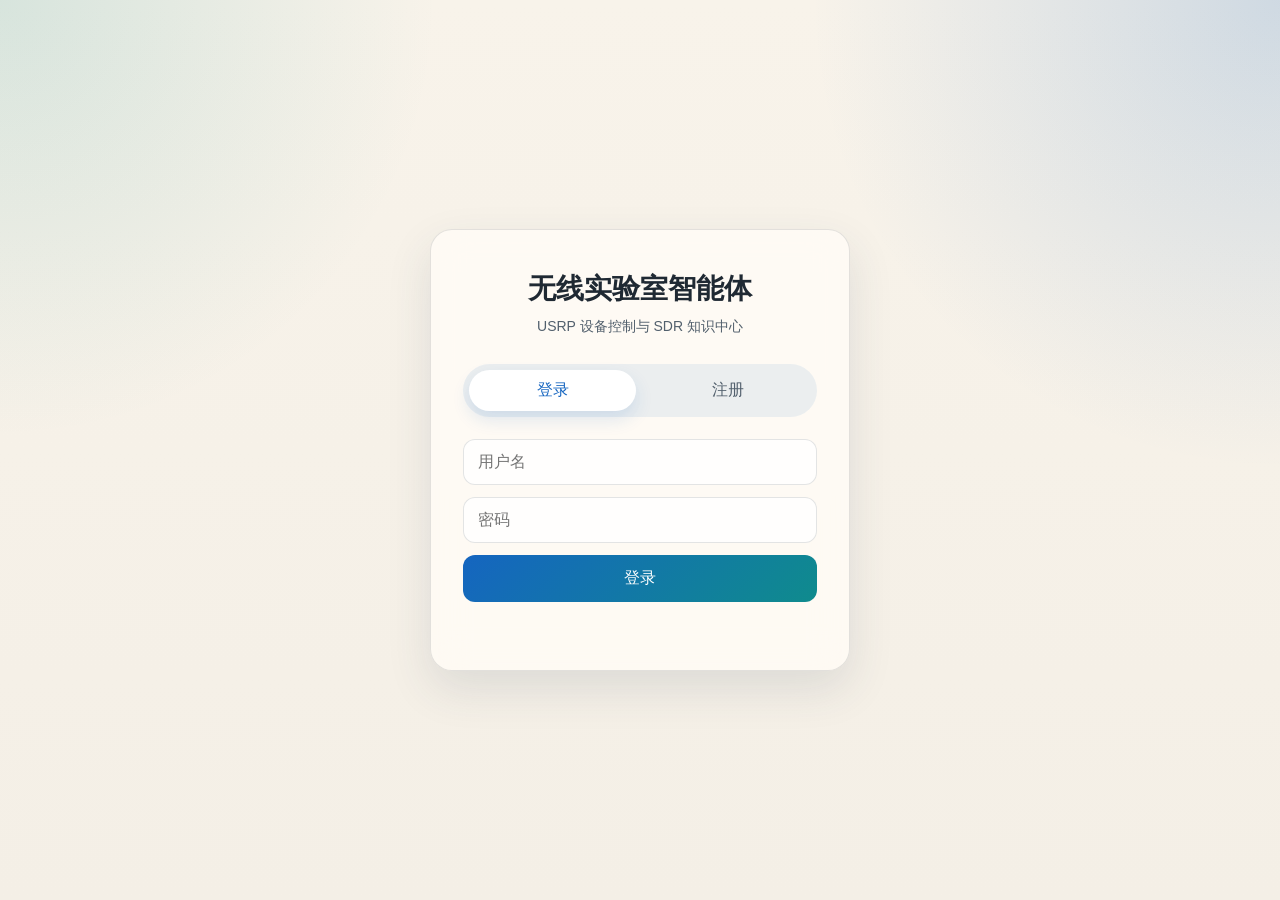
==== src/main/resources/static/index.html @ 0e229b06 "initial Wireless Lab Agent release" ====
<!DOCTYPE html>
<html lang="zh-CN">
<head>
    <meta charset="UTF-8">
    <meta name="viewport" content="width=device-width, initial-scale=1.0">
    <title>无线实验室智能体</title>
    <link rel="stylesheet" href="css/style.css?v=3">
</head>
<body class="chat-page">
    <div class="app-container">
        <aside class="sidebar" id="sidebar">
            <div class="sidebar-header">
                <div>
                    <p class="sidebar-eyebrow">Wireless Lab</p>
                    <h2>实验会话</h2>
                </div>
                <button id="newChatBtn" title="新对话">+</button>
            </div>
            <div class="sidebar-list" id="conversationList"></div>
            <div class="sidebar-footer">
                <span id="currentUser"></span>
                <button id="logoutBtn">退出</button>
            </div>
        </aside>

        <main class="chat-main">
            <header class="chat-header">
                <div>
                    <p class="chat-header-label">SDR Control Hub</p>
                    <h1>无线通信实验室设备控制与知识 Agent</h1>
                </div>
                <div class="chat-header-tip">RAG · Tool Calling · MCP · USRP</div>
            </header>

            <div class="chat-messages" id="chatMessages">
                <div class="welcome-screen">
                    <div class="welcome-badge">Ready</div>
                    <h2>实验控制台已就绪</h2>
                    <p>可以查询 SDR/USRP 文档，也可以用自然语言发起扫频、调制收发和设备诊断。</p>
                    <div class="quick-actions">
                        <button class="quick-btn" data-msg="扫描 2.4 GHz 附近 1 MHz 带宽的底噪">2.4G 扫频</button>
                        <button class="quick-btn" data-msg="BPSK、QPSK 和 16-QAM 应该如何选择？">调制方式</button>
                        <button class="quick-btn" data-msg="查询当前 USRP 设备状态和诊断信息">设备状态</button>
                        <button class="quick-btn" data-msg="说明自适应调制实验的完整执行流程">实验流程</button>
                    </div>
                </div>
            </div>

            <div class="chat-input-shell">
                <div class="chat-input-area">
                    <input type="file" id="knowledgeInput" accept=".pdf,.docx,.doc,.md,.txt" class="hidden-file-input">
                    <button id="uploadBtn" class="secondary-btn" title="上传设备手册或实验文档">上传知识</button>
                    <textarea id="messageInput" placeholder="输入你的问题，Enter 发送，Shift + Enter 换行" rows="1"></textarea>
                    <button id="stopBtn" class="danger-btn hidden" title="停止回答">停止</button>
                    <button id="sendBtn" title="发送">发送</button>
                </div>
                <p class="input-hint" id="streamHint">Enter 发送，Shift + Enter 换行</p>
            </div>
        </main>

        <aside class="telemetry-panel">
            <div class="telemetry-header">
                <div>
                    <p class="chat-header-label">Live Telemetry</p>
                    <h2>设备态势</h2>
                </div>
                <span id="serviceStatus" class="status-pill offline">离线</span>
            </div>
            <div class="telemetry-card">
                <span>USRP-01</span>
                <strong id="usrpStatus">等待连接</strong>
                <small id="usrpIp">--</small>
            </div>
            <div class="telemetry-grid">
                <div><span>中心频率</span><strong id="centerFreq">--</strong></div>
                <div><span>采样率</span><strong id="sampleRate">--</strong></div>
                <div><span>增益</span><strong id="gainValue">--</strong></div>
                <div><span>调制</span><strong id="modulationValue">--</strong></div>
            </div>
            <div class="diagnostic-card">
                <span>运行诊断</span>
                <p id="diagnosticText">正在读取 Agent_SDR 状态...</p>
            </div>
            <button id="stopHardwareBtn" class="hardware-stop-btn">停止硬件任务</button>
            <p class="telemetry-footnote">状态每 3 秒刷新；执行结果以 Agent_SDR/UHD 返回为准。</p>
        </aside>
    </div>

    <script src="js/api.js?v=3"></script>
    <script src="js/sidebar.js?v=3"></script>
    <script src="js/chat.js?v=3"></script>
</body>
</html>
---- src/main/resources/static/css/style.css ----
:root {
    --bg-page: #f4efe6;
    --bg-surface: rgba(255, 251, 245, 0.88);
    --bg-surface-strong: #fffdf8;
    --bg-sidebar: #162126;
    --bg-sidebar-card: rgba(255, 255, 255, 0.06);
    --bg-user-bubble: linear-gradient(135deg, #1565c0 0%, #0f8b8d 100%);
    --bg-assistant-bubble: #fffaf2;
    --bg-thinking: #f8efe0;
    --bg-answer: #ffffff;
    --bg-input: rgba(255, 252, 247, 0.95);
    --text-primary: #1f2933;
    --text-secondary: #52606d;
    --text-muted: #7b8794;
    --text-light: #f8fafc;
    --border: rgba(31, 41, 51, 0.12);
    --border-strong: rgba(21, 101, 192, 0.18);
    --accent: #1565c0;
    --accent-soft: rgba(21, 101, 192, 0.1);
    --success: #1f8a70;
    --warning: #b7791f;
    --danger: #c53030;
    --shadow-soft: 0 18px 45px rgba(53, 68, 88, 0.12);
    --shadow-card: 0 14px 32px rgba(53, 68, 88, 0.08);
    --radius-xl: 28px;
    --radius-lg: 22px;
    --radius-md: 16px;
    --radius-sm: 12px;
    font-family: "Segoe UI", "PingFang SC", "Microsoft YaHei", sans-serif;
}

* {
    margin: 0;
    padding: 0;
    box-sizing: border-box;
}

html,
body {
    height: 100%;
    overflow: hidden;
}

body {
    min-height: 100vh;
    height: 100dvh;
    background:
        radial-gradient(circle at top left, rgba(15, 139, 141, 0.14), transparent 28%),
        radial-gradient(circle at top right, rgba(21, 101, 192, 0.18), transparent 30%),
        linear-gradient(180deg, #f8f3ea 0%, var(--bg-page) 100%);
    color: var(--text-primary);
}

button,
textarea,
input {
    font: inherit;
}

.hidden {
    display: none !important;
}

.auth-page {
    display: flex;
    align-items: center;
    justify-content: center;
    min-height: 100vh;
    padding: 24px;
}

.auth-container {
    width: 100%;
    max-width: 420px;
}

.auth-card {
    padding: 40px 32px;
    border: 1px solid var(--border);
    border-radius: var(--radius-lg);
    background: var(--bg-surface);
    backdrop-filter: blur(18px);
    box-shadow: var(--shadow-soft);
    text-align: center;
}

.auth-card h1 {
    font-size: 28px;
    margin-bottom: 10px;
}

.auth-subtitle {
    color: var(--text-secondary);
    margin-bottom: 28px;
    font-size: 14px;
}

.auth-tabs {
    display: flex;
    gap: 8px;
    margin-bottom: 22px;
    padding: 6px;
    border-radius: 999px;
    background: rgba(21, 101, 192, 0.08);
}

.auth-tabs .tab {
    flex: 1;
    border: none;
    cursor: pointer;
    border-radius: 999px;
    padding: 10px;
    background: transparent;
    color: var(--text-secondary);
    transition: 0.2s ease;
}

.auth-tabs .tab.active {
    background: #fff;
    color: var(--accent);
    box-shadow: 0 8px 18px rgba(21, 101, 192, 0.14);
}

.auth-form input {
    width: 100%;
    margin-bottom: 12px;
    padding: 13px 14px;
    border: 1px solid var(--border);
    border-radius: var(--radius-sm);
    background: rgba(255, 255, 255, 0.8);
    color: var(--text-primary);
    outline: none;
    transition: 0.2s ease;
}

.auth-form input:focus {
    border-color: rgba(21, 101, 192, 0.35);
    box-shadow: 0 0 0 4px rgba(21, 101, 192, 0.08);
}

.auth-form button {
    width: 100%;
    border: none;
    cursor: pointer;
    padding: 13px;
    border-radius: var(--radius-sm);
    background: linear-gradient(135deg, #1565c0 0%, #0f8b8d 100%);
    color: white;
    transition: transform 0.2s ease, box-shadow 0.2s ease;
}

.auth-form button:hover {
    transform: translateY(-1px);
    box-shadow: 0 12px 24px rgba(21, 101, 192, 0.2);
}

.auth-error {
    min-height: 20px;
    margin-top: 8px;
    font-size: 13px;
    color: var(--danger);
}

.app-container {
    display: flex;
    height: 100dvh;
    min-height: 0;
    padding: 18px;
    gap: 18px;
    overflow: hidden;
}

.sidebar {
    width: 288px;
    height: calc(100dvh - 36px);
    min-height: 0;
    flex-shrink: 0;
    display: flex;
    flex-direction: column;
    border-radius: var(--radius-xl);
    background:
        linear-gradient(180deg, rgba(255, 255, 255, 0.06), transparent 36%),
        var(--bg-sidebar);
    color: var(--text-light);
    box-shadow: var(--shadow-soft);
    overflow: hidden;
}

.sidebar-header,
.sidebar-footer {
    padding: 18px 18px 16px;
}

.sidebar-header {
    display: flex;
    align-items: flex-start;
    justify-content: space-between;
    border-bottom: 1px solid rgba(255, 255, 255, 0.08);
}

.sidebar-eyebrow {
    margin-bottom: 6px;
    font-size: 11px;
    letter-spacing: 0.12em;
    text-transform: uppercase;
    color: rgba(248, 250, 252, 0.6);
}

.sidebar-header h2 {
    font-size: 20px;
}

#newChatBtn {
    width: 42px;
    height: 42px;
    border: none;
    border-radius: 14px;
    cursor: pointer;
    color: white;
    background: linear-gradient(135deg, #1565c0 0%, #0f8b8d 100%);
    box-shadow: 0 12px 24px rgba(15, 139, 141, 0.24);
    transition: transform 0.2s ease;
}

#newChatBtn:hover {
    transform: translateY(-2px);
}

.sidebar-list {
    flex: 1;
    min-height: 0;
    padding: 14px 12px;
    overflow-y: auto;
    overscroll-behavior: contain;
}

.conv-item {
    margin-bottom: 8px;
    padding: 14px 14px;
    border-radius: 16px;
    cursor: pointer;
    color: rgba(248, 250, 252, 0.82);
    background: transparent;
    border: 1px solid transparent;
    transition: 0.2s ease;
    white-space: nowrap;
    overflow: hidden;
    text-overflow: ellipsis;
}

.conv-item:hover {
    background: var(--bg-sidebar-card);
    border-color: rgba(255, 255, 255, 0.08);
}

.conv-item.active {
    background: rgba(255, 255, 255, 0.12);
    border-color: rgba(255, 255, 255, 0.12);
}

.sidebar-footer {
    display: flex;
    align-items: center;
    justify-content: space-between;
    border-top: 1px solid rgba(255, 255, 255, 0.08);
    color: rgba(248, 250, 252, 0.78);
    font-size: 13px;
}

.sidebar-footer button {
    border: none;
    background: transparent;
    cursor: pointer;
    color: rgba(248, 250, 252, 0.7);
}

.sidebar-footer button:hover {
    color: #fff;
}

.chat-main {
    flex: 1;
    min-width: 0;
    height: calc(100dvh - 36px);
    min-height: 0;
    display: flex;
    flex-direction: column;
    border-radius: var(--radius-xl);
    background: var(--bg-surface);
    backdrop-filter: blur(18px);
    border: 1px solid rgba(255, 255, 255, 0.65);
    box-shadow: var(--shadow-soft);
    overflow: hidden;
}

.telemetry-panel {
    width: 300px;
    height: calc(100dvh - 36px);
    flex-shrink: 0;
    padding: 22px;
    overflow-y: auto;
    border-radius: var(--radius-xl);
    border: 1px solid rgba(255, 255, 255, 0.7);
    background: rgba(255, 253, 248, 0.9);
    box-shadow: var(--shadow-soft);
    backdrop-filter: blur(18px);
}

.telemetry-header {
    display: flex;
    align-items: flex-start;
    justify-content: space-between;
    gap: 12px;
    margin-bottom: 20px;
}

.telemetry-header h2 {
    font-size: 22px;
}

.status-pill {
    padding: 7px 10px;
    border-radius: 999px;
    font-size: 11px;
    font-weight: 700;
}

.status-pill.online {
    color: #0f6b57;
    background: rgba(31, 138, 112, 0.13);
}

.status-pill.offline {
    color: var(--danger);
    background: rgba(197, 48, 48, 0.1);
}

.telemetry-card,
.diagnostic-card {
    padding: 18px;
    border-radius: 18px;
    border: 1px solid var(--border);
    background: white;
    box-shadow: var(--shadow-card);
}

.telemetry-card {
    display: grid;
    gap: 7px;
    margin-bottom: 12px;
}

.telemetry-card span,
.diagnostic-card span,
.telemetry-grid span {
    color: var(--text-muted);
    font-size: 11px;
    font-weight: 700;
    letter-spacing: 0.06em;
    text-transform: uppercase;
}

.telemetry-card strong {
    font-size: 20px;
}

.telemetry-card small {
    color: var(--text-secondary);
}

.telemetry-grid {
    display: grid;
    grid-template-columns: repeat(2, minmax(0, 1fr));
    gap: 10px;
    margin-bottom: 12px;
}

.telemetry-grid > div {
    min-height: 88px;
    padding: 14px;
    border-radius: 16px;
    background: var(--bg-thinking);
}

.telemetry-grid strong {
    display: block;
    margin-top: 10px;
    overflow-wrap: anywhere;
    font-size: 13px;
    line-height: 1.35;
}

.diagnostic-card p {
    margin-top: 10px;
    color: var(--text-secondary);
    font-size: 13px;
    line-height: 1.6;
}

.hardware-stop-btn {
    width: 100%;
    height: 46px;
    margin-top: 14px;
    border: 1px solid rgba(197, 48, 48, 0.2);
    border-radius: 15px;
    color: var(--danger);
    background: rgba(197, 48, 48, 0.07);
    cursor: pointer;
    font-weight: 700;
}

.hardware-stop-btn:disabled {
    cursor: wait;
    opacity: 0.55;
}

.telemetry-footnote {
    margin-top: 12px;
    color: var(--text-muted);
    font-size: 11px;
    line-height: 1.5;
}

.chat-header {
    display: flex;
    align-items: center;
    justify-content: space-between;
    gap: 18px;
    padding: 26px 28px 20px;
    border-bottom: 1px solid var(--border);
    background: linear-gradient(180deg, rgba(255, 255, 255, 0.72), rgba(255, 255, 255, 0.35));
}

.chat-header-label {
    margin-bottom: 6px;
    font-size: 11px;
    font-weight: 700;
    letter-spacing: 0.14em;
    color: var(--accent);
    text-transform: uppercase;
}

.chat-header h1 {
    font-size: 28px;
    line-height: 1.1;
}

.chat-header-tip {
    padding: 12px 14px;
    border-radius: 999px;
    background: rgba(255, 255, 255, 0.8);
    color: var(--text-secondary);
    font-size: 13px;
    border: 1px solid rgba(21, 101, 192, 0.08);
}

.chat-messages {
    flex: 1;
    min-height: 0;
    overflow-y: auto;
    overscroll-behavior: contain;
    padding: 28px;
}

.welcome-screen {
    max-width: 760px;
    margin: 48px auto 0;
    text-align: center;
}

.welcome-badge {
    display: inline-flex;
    align-items: center;
    justify-content: center;
    margin-bottom: 18px;
    padding: 8px 14px;
    border-radius: 999px;
    background: rgba(21, 101, 192, 0.1);
    color: var(--accent);
    font-size: 12px;
    font-weight: 700;
    letter-spacing: 0.08em;
    text-transform: uppercase;
}

.welcome-screen h2 {
    font-size: 40px;
    margin-bottom: 12px;
    line-height: 1.1;
}

.welcome-screen p {
    max-width: 620px;
    margin: 0 auto 30px;
    font-size: 16px;
    line-height: 1.75;
    color: var(--text-secondary);
}

.quick-actions {
    display: flex;
    flex-wrap: wrap;
    gap: 12px;
    justify-content: center;
}

.quick-btn {
    padding: 12px 18px;
    border-radius: 999px;
    border: 1px solid rgba(21, 101, 192, 0.12);
    background: rgba(255, 255, 255, 0.76);
    color: var(--text-primary);
    cursor: pointer;
    transition: transform 0.2s ease, box-shadow 0.2s ease, border-color 0.2s ease;
}

.quick-btn:hover {
    transform: translateY(-2px);
    border-color: rgba(21, 101, 192, 0.24);
    box-shadow: var(--shadow-card);
}

.message {
    display: flex;
    gap: 14px;
    margin-bottom: 22px;
    animation: slide-up 0.28s ease;
}

.message.user {
    justify-content: flex-end;
}

.message.user .avatar {
    order: 1;
}

.avatar {
    width: 42px;
    height: 42px;
    flex-shrink: 0;
    border-radius: 15px;
    display: flex;
    align-items: center;
    justify-content: center;
    font-weight: 700;
    font-size: 14px;
    box-shadow: var(--shadow-card);
}

.message.user .avatar {
    background: linear-gradient(135deg, #1565c0 0%, #0f8b8d 100%);
    color: white;
}

.message.assistant .avatar {
    background: linear-gradient(135deg, #ffb648 0%, #f28c28 100%);
    color: white;
}

.bubble {
    max-width: min(840px, 78%);
    border-radius: var(--radius-lg);
}

.user-bubble {
    padding: 16px 18px;
    color: white;
    background: var(--bg-user-bubble);
    box-shadow: var(--shadow-card);
}

.assistant-bubble {
    padding: 18px;
    background: var(--bg-assistant-bubble);
    border: 1px solid rgba(21, 101, 192, 0.08);
    box-shadow: var(--shadow-card);
    max-height: calc(100dvh - 220px);
    display: flex;
    flex-direction: column;
    min-height: 0;
}

.message-meta {
    display: flex;
    align-items: center;
    justify-content: space-between;
    gap: 16px;
    margin-bottom: 12px;
}

.meta-main {
    display: flex;
    align-items: center;
    gap: 10px;
    min-width: 0;
}

.message-role {
    font-weight: 700;
}

.message-time {
    font-size: 12px;
    color: var(--text-muted);
}

.message.user .message-time {
    color: rgba(255, 255, 255, 0.78);
}

.message-status {
    flex-shrink: 0;
    display: inline-flex;
    align-items: center;
    justify-content: center;
    min-width: 72px;
    padding: 6px 10px;
    border-radius: 999px;
    font-size: 12px;
    font-weight: 700;
}

.status-thinking,
.status-working {
    background: rgba(183, 121, 31, 0.12);
    color: var(--warning);
}

.status-answering {
    background: rgba(21, 101, 192, 0.1);
    color: var(--accent);
}

.status-done {
    background: rgba(31, 138, 112, 0.12);
    color: var(--success);
}

.status-stopped,
.status-error {
    background: rgba(197, 48, 48, 0.12);
    color: var(--danger);
}

.assistant-section {
    border-radius: 18px;
}

.assistant-section + .assistant-section {
    margin-top: 12px;
}

.section-title {
    margin-bottom: 10px;
    font-size: 12px;
    font-weight: 700;
    letter-spacing: 0.08em;
    color: var(--text-muted);
    text-transform: uppercase;
}

.think-panel {
    padding: 14px;
    background: var(--bg-thinking);
    border: 1px solid rgba(183, 121, 31, 0.12);
    max-height: min(260px, 32vh);
    overflow-y: auto;
    overscroll-behavior: contain;
    flex-shrink: 0;
}

.think-panel summary {
    cursor: pointer;
    font-weight: 700;
    list-style: none;
    color: #945f0b;
}

.think-panel summary::-webkit-details-marker {
    display: none;
}

.think-panel[open] summary {
    margin-bottom: 14px;
}

.think-steps {
    display: grid;
    gap: 10px;
}

.think-step {
    display: grid;
    grid-template-columns: 28px minmax(0, 1fr);
    gap: 10px;
    align-items: flex-start;
}

.step-index {
    width: 28px;
    height: 28px;
    border-radius: 10px;
    display: inline-flex;
    align-items: center;
    justify-content: center;
    font-size: 12px;
    font-weight: 700;
    color: #945f0b;
    background: rgba(255, 255, 255, 0.72);
}

.step-body {
    min-width: 0;
    color: #7c5a1b;
}

.answer-panel {
    padding: 16px;
    background: var(--bg-answer);
    border: 1px solid rgba(21, 101, 192, 0.08);
    min-height: 0;
    overflow: hidden;
}

.assistant-bubble .answer-panel {
    flex: 1;
}

.message-text {
    line-height: 1.8;
    color: var(--text-primary);
    word-break: break-word;
}

.assistant-bubble .answer-panel .message-text {
    max-height: min(460px, 52vh);
    overflow-y: auto;
    overscroll-behavior: contain;
    padding-right: 8px;
}

.message.user .message-text {
    color: white;
}

.message-text h2,
.message-text h3,
.message-text h4 {
    margin-bottom: 10px;
    line-height: 1.35;
}

.message-text p + p,
.message-text p + pre,
.message-text pre + p,
.message-text ul + p,
.message-text ol + p {
    margin-top: 12px;
}

.rich-list {
    margin-left: 18px;
    display: grid;
    gap: 8px;
}

.message-text code {
    padding: 2px 7px;
    border-radius: 8px;
    background: rgba(21, 101, 192, 0.08);
    color: #0d47a1;
    font-size: 0.95em;
}

.message.user .message-text code {
    background: rgba(255, 255, 255, 0.18);
    color: #fff;
}

.message-text pre {
    padding: 14px 16px;
    overflow-x: auto;
    border-radius: 16px;
    background: #18212a;
    color: #f8fafc;
}

.message-text pre code {
    padding: 0;
    background: none;
    color: inherit;
}

.typing-state {
    display: inline-flex;
    align-items: center;
    gap: 10px;
    color: var(--text-secondary);
}

.typing-indicator {
    width: 10px;
    height: 10px;
    border-radius: 999px;
    background: var(--accent);
    animation: pulse 1s ease infinite;
}

.chat-input-shell {
    padding: 18px 24px 24px;
    border-top: 1px solid var(--border);
    background: linear-gradient(180deg, rgba(255, 255, 255, 0.16), rgba(255, 252, 247, 0.95));
}

.chat-input-area {
    display: flex;
    align-items: flex-end;
    gap: 12px;
    padding: 12px;
    border-radius: 24px;
    border: 1px solid rgba(21, 101, 192, 0.1);
    background: var(--bg-input);
    box-shadow: var(--shadow-card);
}

.chat-input-area textarea {
    flex: 1;
    min-height: 52px;
    max-height: 180px;
    resize: none;
    border: none;
    outline: none;
    background: transparent;
    color: var(--text-primary);
    padding: 14px 8px 10px;
    line-height: 1.65;
}

.chat-input-area button {
    border: none;
    cursor: pointer;
    transition: transform 0.2s ease, box-shadow 0.2s ease, opacity 0.2s ease;
}

.chat-input-area button:hover:not(:disabled) {
    transform: translateY(-1px);
}

.chat-input-area button:disabled {
    opacity: 0.45;
    cursor: not-allowed;
}

.chat-input-area #sendBtn,
.chat-input-area #stopBtn {
    min-width: 72px;
    height: 48px;
    padding: 0 18px;
    border-radius: 16px;
    color: white;
}

#sendBtn {
    background: linear-gradient(135deg, #1565c0 0%, #0f8b8d 100%);
    box-shadow: 0 12px 24px rgba(21, 101, 192, 0.2);
}

#stopBtn {
    background: linear-gradient(135deg, #c53030 0%, #9b2c2c 100%);
}

.secondary-btn {
    height: 48px;
    padding: 0 16px;
    border-radius: 16px;
    background: white;
    color: var(--text-primary);
    border: 1px solid rgba(21, 101, 192, 0.12) !important;
}

.input-hint {
    margin-top: 10px;
    padding-left: 8px;
    font-size: 13px;
    color: var(--text-muted);
}

.hidden-file-input {
    position: absolute;
    left: -9999px;
}

.panel-loading {
    margin: 48px auto;
    padding: 14px 18px;
    border-radius: 16px;
    background: rgba(21, 101, 192, 0.08);
    color: var(--text-secondary);
    width: fit-content;
}

.panel-loading.error {
    background: rgba(197, 48, 48, 0.1);
    color: var(--danger);
}

::-webkit-scrollbar {
    width: 8px;
    height: 8px;
}

::-webkit-scrollbar-thumb {
    border-radius: 999px;
    background: rgba(82, 96, 109, 0.25);
}

::-webkit-scrollbar-track {
    background: transparent;
}

@keyframes slide-up {
    from {
        opacity: 0;
        transform: translateY(10px);
    }
    to {
        opacity: 1;
        transform: translateY(0);
    }
}

@keyframes pulse {
    0% {
        transform: scale(0.9);
        opacity: 0.6;
    }
    100% {
        transform: scale(1.2);
        opacity: 1;
    }
}

@media (max-width: 1280px) {
    .telemetry-panel {
        display: none;
    }
}

@media (max-width: 1080px) {
    .chat-header {
        flex-direction: column;
        align-items: flex-start;
    }

    .bubble {
        max-width: 100%;
    }
}

@media (max-width: 820px) {
    .app-container {
        height: 100dvh;
        padding: 0;
        gap: 0;
    }

    .sidebar {
        display: none;
    }

    .chat-main {
        height: 100dvh;
        min-height: 0;
        border-radius: 0;
    }

    .chat-header {
        padding: 22px 18px 18px;
    }

    .chat-header h1 {
        font-size: 24px;
    }

    .chat-messages {
        min-height: 0;
        padding: 20px 16px;
    }

    .assistant-bubble {
        max-height: calc(100dvh - 190px);
    }

    .assistant-bubble .answer-panel .message-text {
        max-height: min(420px, 48vh);
    }

    .welcome-screen {
        margin-top: 20px;
    }

    .welcome-screen h2 {
        font-size: 30px;
    }

    .chat-input-shell {
        padding: 14px 14px 18px;
    }

    .chat-input-area {
        flex-wrap: wrap;
        border-radius: 20px;
    }

    .chat-input-area textarea {
        width: 100%;
        order: 1;
    }
}
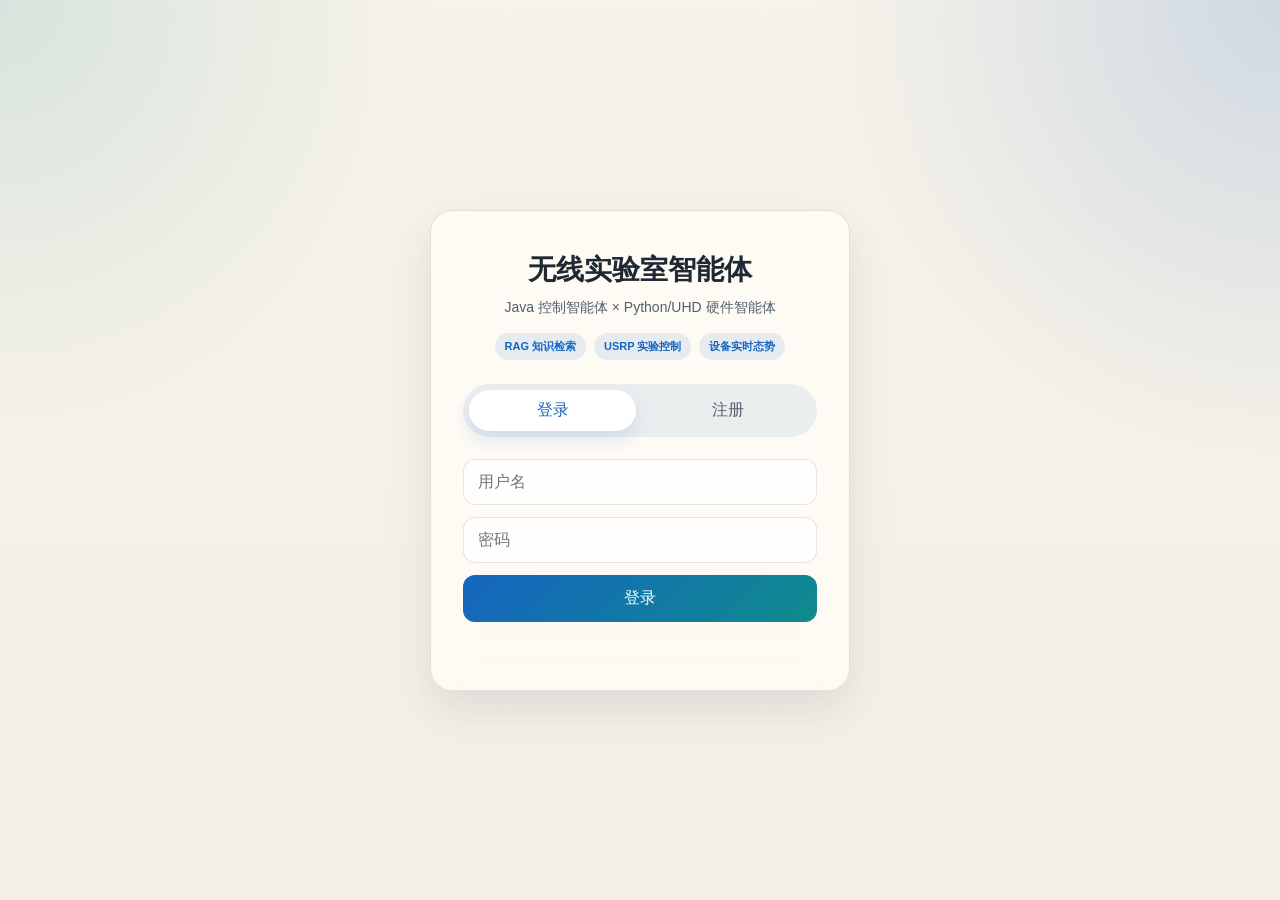
==== commit 7b40926e: "chore: clean public release and add hardware demos" ====
--- a/src/main/resources/static/index.html
+++ b/src/main/resources/static/index.html
@@ -4,7 +4,7 @@
     <meta charset="UTF-8">
     <meta name="viewport" content="width=device-width, initial-scale=1.0">
     <title>无线实验室智能体</title>
-    <link rel="stylesheet" href="css/style.css?v=3">
+    <link rel="stylesheet" href="css/style.css?v=4">
 </head>
 <body class="chat-page">
     <div class="app-container">
@@ -26,10 +26,13 @@
         <main class="chat-main">
             <header class="chat-header">
                 <div>
-                    <p class="chat-header-label">SDR Control Hub</p>
-                    <h1>无线通信实验室设备控制与知识 Agent</h1>
+                    <p class="chat-header-label">Java Control Plane</p>
+                    <h1>Wireless Lab Agent</h1>
+                    <p class="chat-header-subtitle">知识检索、任务编排与 USRP 实验控制统一入口</p>
                 </div>
-                <div class="chat-header-tip">RAG · Tool Calling · MCP · USRP</div>
+                <div class="chat-header-tip">
+                    <span>RAG</span><span>Tool Calling</span><span>MCP</span><span>USRP</span>
+                </div>
             </header>
 
             <div class="chat-messages" id="chatMessages">
@@ -37,6 +40,9 @@
                     <div class="welcome-badge">Ready</div>
                     <h2>实验控制台已就绪</h2>
                     <p>可以查询 SDR/USRP 文档，也可以用自然语言发起扫频、调制收发和设备诊断。</p>
+                    <div class="agent-flow" aria-label="双智能体执行链路">
+                        <span>意图路由</span><i>→</i><span>RAG / 工具</span><i>→</i><span>Agent_SDR</span><i>→</i><span>USRP</span>
+                    </div>
                     <div class="quick-actions">
                         <button class="quick-btn" data-msg="扫描 2.4 GHz 附近 1 MHz 带宽的底噪">2.4G 扫频</button>
                         <button class="quick-btn" data-msg="BPSK、QPSK 和 16-QAM 应该如何选择？">调制方式</button>
@@ -81,13 +87,23 @@
                 <span>运行诊断</span>
                 <p id="diagnosticText">正在读取 Agent_SDR 状态...</p>
             </div>
+            <div class="open-source-card">
+                <span>OPEN SOURCE HARDWARE AGENT</span>
+                <strong>Agent_SDR</strong>
+                <p>Python/UHD 硬件执行面与上游演示。</p>
+                <div class="resource-links">
+                    <a href="https://github.com/GIN4869623/Agent_SDR" target="_blank" rel="noopener noreferrer">上游仓库</a>
+                    <a href="media/agent-sdr-demo-01.mp4" target="_blank">演示 01</a>
+                    <a href="media/agent-sdr-demo-02.mp4" target="_blank">演示 02</a>
+                </div>
+            </div>
             <button id="stopHardwareBtn" class="hardware-stop-btn">停止硬件任务</button>
             <p class="telemetry-footnote">状态每 3 秒刷新；执行结果以 Agent_SDR/UHD 返回为准。</p>
         </aside>
     </div>
 
-    <script src="js/api.js?v=3"></script>
-    <script src="js/sidebar.js?v=3"></script>
-    <script src="js/chat.js?v=3"></script>
+    <script src="js/api.js?v=4"></script>
+    <script src="js/sidebar.js?v=4"></script>
+    <script src="js/chat.js?v=4"></script>
 </body>
 </html>
--- a/src/main/resources/static/css/style.css
+++ b/src/main/resources/static/css/style.css
@@ -91,8 +91,25 @@
 
 .auth-subtitle {
     color: var(--text-secondary);
-    margin-bottom: 28px;
+    margin-bottom: 16px;
     font-size: 14px;
+}
+
+.auth-capabilities {
+    display: flex;
+    flex-wrap: wrap;
+    justify-content: center;
+    gap: 8px;
+    margin-bottom: 24px;
+}
+
+.auth-capabilities span {
+    padding: 6px 10px;
+    border-radius: 999px;
+    background: var(--accent-soft);
+    color: var(--accent);
+    font-size: 11px;
+    font-weight: 700;
 }
 
 .auth-tabs {
@@ -397,6 +414,52 @@
     line-height: 1.6;
 }
 
+.open-source-card {
+    margin-top: 12px;
+    padding: 16px;
+    border: 1px solid rgba(15, 139, 141, 0.18);
+    border-radius: 18px;
+    background: linear-gradient(145deg, rgba(15, 139, 141, 0.09), rgba(21, 101, 192, 0.06));
+}
+
+.open-source-card > span {
+    color: var(--success);
+    font-size: 10px;
+    font-weight: 800;
+    letter-spacing: 0.08em;
+}
+
+.open-source-card strong {
+    display: block;
+    margin-top: 7px;
+    font-size: 18px;
+}
+
+.open-source-card p {
+    margin-top: 7px;
+    color: var(--text-secondary);
+    font-size: 12px;
+    line-height: 1.5;
+}
+
+.resource-links {
+    display: flex;
+    flex-wrap: wrap;
+    gap: 8px;
+    margin-top: 12px;
+}
+
+.resource-links a {
+    padding: 7px 10px;
+    border: 1px solid rgba(21, 101, 192, 0.12);
+    border-radius: 10px;
+    background: rgba(255, 255, 255, 0.72);
+    color: var(--accent);
+    font-size: 11px;
+    font-weight: 700;
+    text-decoration: none;
+}
+
 .hardware-stop-btn {
     width: 100%;
     height: 46px;
@@ -445,13 +508,32 @@
     line-height: 1.1;
 }
 
+.chat-header-subtitle {
+    margin-top: 8px;
+    color: var(--text-secondary);
+    font-size: 13px;
+}
+
 .chat-header-tip {
+    display: flex;
+    flex-wrap: wrap;
+    justify-content: flex-end;
+    gap: 7px;
     padding: 12px 14px;
     border-radius: 999px;
     background: rgba(255, 255, 255, 0.8);
     color: var(--text-secondary);
     font-size: 13px;
     border: 1px solid rgba(21, 101, 192, 0.08);
+}
+
+.chat-header-tip span {
+    padding: 4px 8px;
+    border-radius: 999px;
+    background: var(--accent-soft);
+    color: var(--accent);
+    font-size: 11px;
+    font-weight: 700;
 }
 
 .chat-messages {
@@ -495,6 +577,30 @@
     font-size: 16px;
     line-height: 1.75;
     color: var(--text-secondary);
+}
+
+.agent-flow {
+    display: flex;
+    flex-wrap: wrap;
+    align-items: center;
+    justify-content: center;
+    gap: 8px;
+    margin: -10px auto 26px;
+}
+
+.agent-flow span {
+    padding: 8px 12px;
+    border: 1px solid rgba(15, 139, 141, 0.16);
+    border-radius: 12px;
+    background: rgba(255, 255, 255, 0.72);
+    color: #0f6b70;
+    font-size: 12px;
+    font-weight: 700;
+}
+
+.agent-flow i {
+    color: var(--text-muted);
+    font-style: normal;
 }
 
 .quick-actions {
